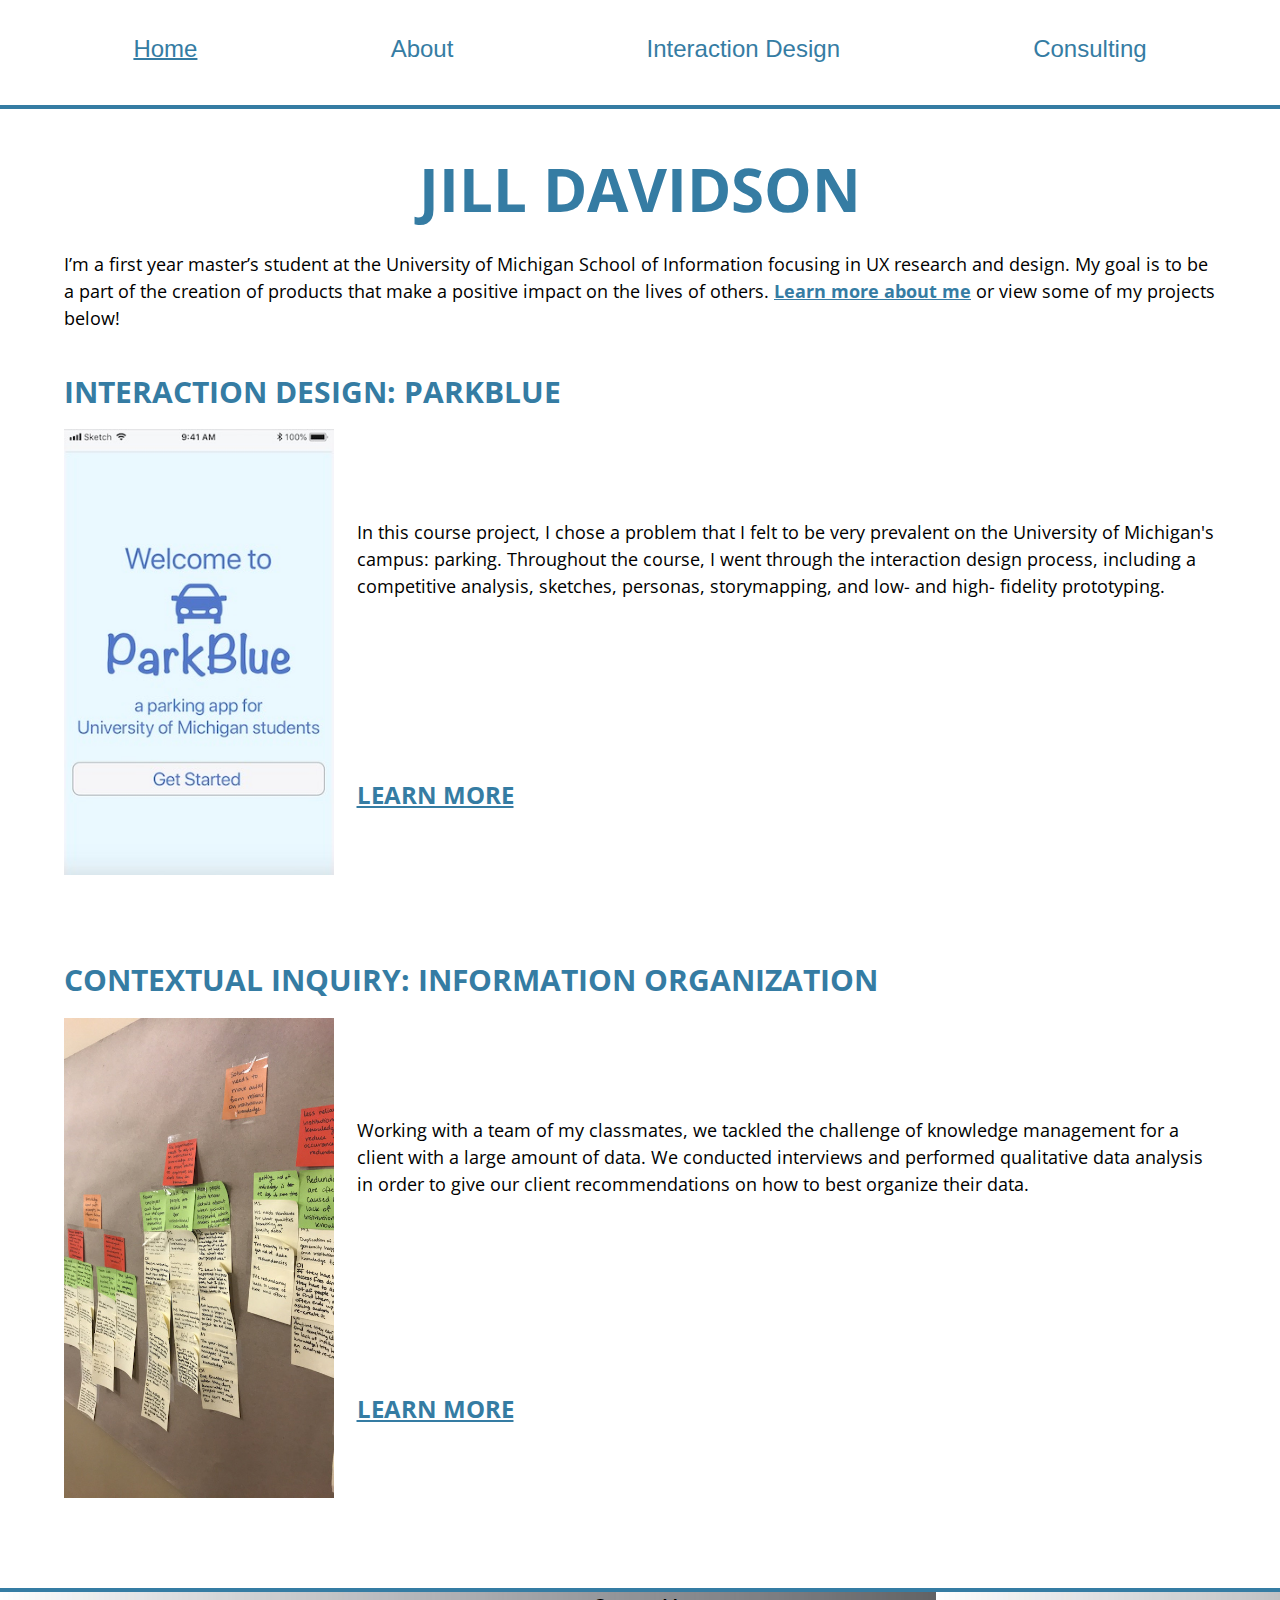
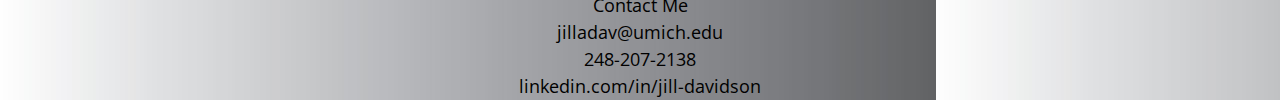
==== index.html @ 019ba8e6 "Add files via upload" ====
<!DOCTYPE html>
<html lang="en">
<head>
	<meta charset="UTF-8">
	<link rel="shortcut icon" href="images/logo.png"/>
	<link rel="stylesheet" type="text/css" href="css/default.css">
	<link rel="stylesheet" type="text/css" href="css/style.css">
	<link href='https://fonts.googleapis.com/css?family=Open Sans' rel='stylesheet'>
	<link rel="stylesheet" href="https://use.fontawesome.com/releases/v5.7.2/css/all.css" integrity="sha384-fnmOCqbTlWIlj8LyTjo7mOUStjsKC4pOpQbqyi7RrhN7udi9RwhKkMHpvLbHG9Sr" crossorigin="anonymous">
	<meta name = ‘viewport’ content=‘width=device-width, initial-scale=1’>
	<title>Home</title>
</head>
<body>
	<a href="#main" class = "skip">Skip to main content</a>
	<header>
    <nav>
        <ul>
            <li><a href = "index.html" class = "current">Home</a></li>
            <li><a href = "about.html">About</a></li>
            <li><a href = "interaction.html">Interaction Design</a></li>
            <li><a href = "consulting.html">Consulting</a></li>

        </ul>
    </nav>

    <h1>Jill Davidson </h1>
</header>

<main id = "main">

<div class = "home">

<div class = "content">


	<p>I’m a first year master’s student at the University of Michigan School of Information focusing in UX research and design. My goal is to be a part of the creation of products that make a positive impact on the lives of others. <a href = "about.html"> Learn more about me</a> or view some of my projects below! </p>

	<h2>Interaction Design: ParkBlue</h2> 
	<div class = "item">
		<img src = "images/parkblue.jpg" alt = "park blue home screen"/>
		<p>In this course project, I chose a problem that I felt to be very prevalent on the University of Michigan's campus: parking. Throughout the course, I went through the interaction design process, including a competitive analysis, sketches, personas, storymapping, and low- and high- fidelity prototyping. </br> 
		<a href = "interaction.html"> LEARN MORE</a> </p>
	</div>

	<h2>Contextual Inquiry: Information Organization</h2> 
	<div class = "item">
		<img src = "images/affinity_wall_cover.jpg" alt = "affinity wall photo"/>
		<p>Working with a team of my classmates, we tackled the challenge of knowledge management for a client with a large amount of data. We conducted interviews and performed qualitative data analysis in order to give our client recommendations on how to best organize their data.
		</br> <a href = "consulting.html"> LEARN MORE </a> </p>
	</div>
	</div>
</div>

</main>

	<footer>
		<p> Contact Me</p>
		<p> <i class="fas fa-envelope-square" aria-hidden = "true"></i> jilladav@umich.edu</p>
		<p> <i class="fas fa-phone-square" aria-hidden = "true"></i> 248-207-2138</p>
		<p><a href = https://www.linkedin.com/in/jill-davidson/ aria-label="Visit my linkedin profile"><i class="fab fa-linkedin"></i></a> linkedin.com/in/jill-davidson</p>
	</footer>
</body>
</html>
---- css/default.css ----
/* 
html5doctor.com Reset Stylesheet
v1.6.1
Last Updated: 2010-09-17
Author: Richard Clark - http://richclarkdesign.com 
Twitter: @rich_clark
*/

html, body, div, span, object, iframe,
h1, h2, h3, h4, h5, h6, p, blockquote, pre,
abbr, address, cite, code,
del, dfn, em, img, ins, kbd, q, samp,
small, strong, sub, sup, var,
b, i,
dl, dt, dd, ol, ul, li,
fieldset, form, label, legend,
table, caption, tbody, tfoot, thead, tr, th, td,
article, aside, canvas, details, figcaption, figure, 
footer, header, hgroup, menu, nav, section, summary,
time, mark, audio, video {
    margin:0;
    padding:0;
    border:0;
    outline:0;
    font-size:100%;
    vertical-align:baseline;
    background:transparent;
}

body {
    line-height:1;
}

article,aside,details,figcaption,figure,
footer,header,hgroup,menu,nav,section { 
	display:block;
}

nav ul {
    list-style:none;
}

blockquote, q {
    quotes:none;
}

blockquote:before, blockquote:after,
q:before, q:after {
    content:'';
    content:none;
}

a {
    margin:0;
    padding:0;
    font-size:100%;
    vertical-align:baseline;
    background:transparent;
}

/* change colours to suit your needs */
ins {
    background-color:#ff9;
    color:#000;
    text-decoration:none;
}

/* change colours to suit your needs */
mark {
    background-color:#ff9;
    color:#000; 
    font-style:italic;
    font-weight:bold;
}

del {
    text-decoration: line-through;
}

abbr[title], dfn[title] {
    border-bottom:1px dotted;
    cursor:help;
}

table {
    border-collapse:collapse;
    border-spacing:0;
}

/* change border colour to suit your needs */
hr {
    display:block;
    height:1px;
    border:0;   
    border-top:1px solid #cccccc;
    margin:1em 0;
    padding:0;
}

input, select {
    vertical-align:middle;
}
---- css/style.css ----
nav {
	display: flex;
	justify-content: center;
	padding-top: 5vh;
	/*padding-bottom: 5vh;*/
	margin-bottom: 2.5vh;
	font-size: 20px;
	/*background-color: #929292;*/
	top: -3vh;
	position: relative;
	/*border-bottom: 0.5vh solid #357CA3;*/
}

a.skip{
	padding:1px;
	text-decoration: none;
	position: relative;
    top: -80px;
}

a.skip:focus{
	position: relative;
	background-color: white;
	top: 7.5px;
	border: 1px solid black;
}

footer {
	margin-top: 5vh;
	background-color: #929292;
	color:#357CA3;
	border-top: 0.5vh solid #357CA3;
	background-image: url("../images/background.jpg");
	color:black;
}

nav a {
	text-decoration: none;
	color:#357CA3;
	font-family:sans-serif;
	/*margin: 5vw;*/
	background: #DDE0E0;
	margin: 2vh;
	padding: 0.5vh;
	font-size: 24px;
	border: 3px solid #357CA3;
	width: 95vw;
	text-align: center;
	display: block;
}

.home a {
	text-decoration: underline;
	color: #357CA3;
	font-weight: bold;
}


nav li {
	text-decoration: none;
	display: inline;
}

.consulting ul {
	line-height: 1.5em;
	margin-bottom: 2vh;
}

/*.consultingtitle {
	background-image: url("../images/affinity.jpg");
}

.consultingtitle h1{
	color: black;
}*/

/*.about {
	background-image: url("../images/michigan.jpeg");
}

.about p {
	background-color: white;
}

.about h2{
	background-color: white;
}*/

a {
	text-decoration: none;
}

body {
	font-family: 'Open Sans';
	font-size: 18px;
}


h1 {
	display: flex;
	justify-content: center;
	text-align: center;
	font-size: 60px;
	text-transform: uppercase;
	margin-bottom: 5vh;
	color:#357CA3;
}

h2 {
	font-size: 30px;
	text-transform: uppercase;
	margin-bottom: 2.5vh;
	margin-top: 5vh;
	color:#357CA3;
	text-align: center;
}

p {
	text-align: center;
	line-height: 1.5em;
}

.current{
	text-decoration: underline;
}


.personas {
	display: grid;
	grid-template-columns: 1fr 1fr;
	grid-row: 1fr 1fr;
	justify-content: start;
}

.storymap {
	display: grid;
	grid-template-columns: 1fr 1fr 1fr;
	justify-content: center;
}
.item p {
	height: 100%;
	width: 100%;
}

.item img {
	width: 40vw;
	margin-bottom: 2.5vh;
}

.interaction .item img {
	width: 75vw;
}

.item .personas img {
	width: 100%;
	display:flex;
    align-items:center;
    justify-content:center;
}

.item .storymap img {
	width: 100%;
	display:flex;
    align-items:center;
    justify-content:center;
}

.home .item a {
	font-size: 24px;
}

.consulting img {
	width: 75vw;
}


.content {
	display: flex;
	flex-direction: column;
	align-items: center;
	margin-right: 5vw;
	margin-left: 5vw;
}

.item {
	display: flex;
	flex-direction: column;
	align-items: center;

}

.home img {
	width: 40vw;
}

.fa-linkedin {
	/*color: #357CA3;*/
	color: black;
}

@media screen and (min-width:778px) {
	nav a {
		display: inline-block;
		width: 45vw;
		text-align: center;
		margin: 2vh;
		padding: 0.5vh;
		font-size: 24px;
		border: 3px solid #357CA3;
	}

	.home img {
		width: 40%;
	}

	/*.home h2 {
		font-size: 4.5vw;
		margin-top: 10vh;
	}*/
}

@media screen and (min-width:1200px) {

	h1 {
		margin-bottom: 2.5vw;
	}

	.item {
		display: grid;
		grid-template-columns: auto auto;
		align-items: start;
		margin-bottom: 2.5vh;
	}

	.interaction .item img {
		width: 90%;
		margin-left: 3vw;
	}

	.item img {
		width: 90%;
	}

	.home img {
		width: 30vh;
		margin-right: 2.5vh;
	}

	.home .item p {
		display: grid;
		align-items: center;
	}

	.content {
		display: grid;
		align-items: flex-start;
	}

	.content p, h2 {
		text-align: left;
	}

	.interaction .item p {
		display: grid;
		align-items: center;
	}

	nav a {
		display:inline;
		border: none;
		margin: 7vw;
		background: none;
	}

	nav {
		display: flex;
		justify-content: center;
		padding-top: 5vh;
		padding-bottom: 5vh;
		margin-bottom: 2.5vh;
		font-size: 20px;
		/*background-color: #929292;*/
		top: -3vh;
		position: relative;
		border-bottom: 0.5vh solid #357CA3;
	}
	
}
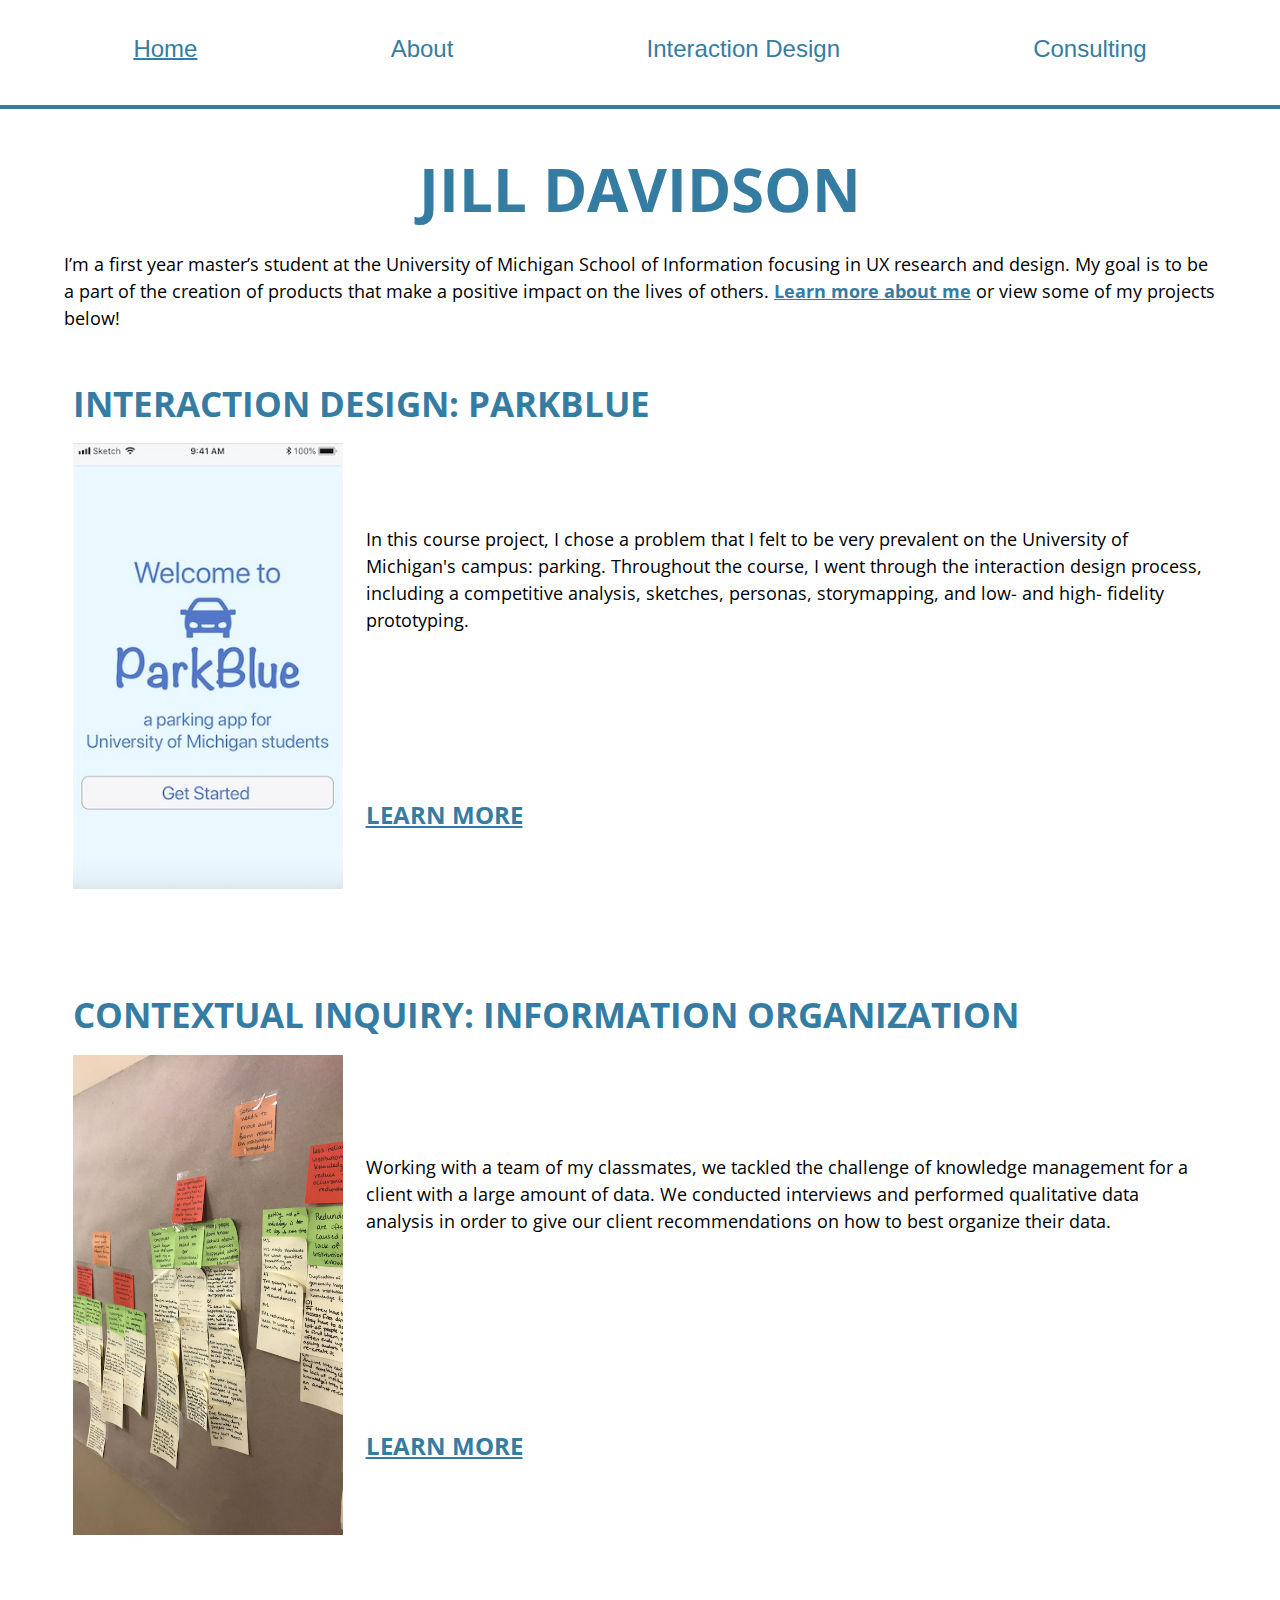
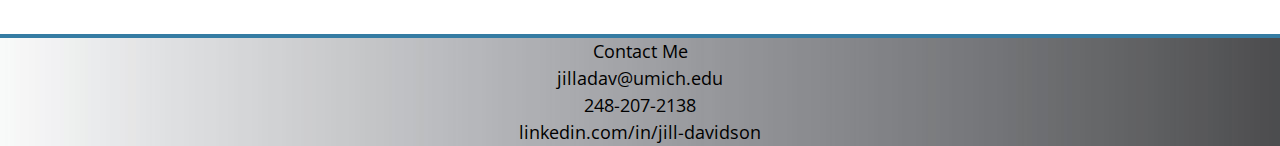
==== commit 342d3c82: "Add files via upload" ====
--- a/index.html
+++ b/index.html
@@ -35,13 +35,16 @@
 
 	<p>I’m a first year master’s student at the University of Michigan School of Information focusing in UX research and design. My goal is to be a part of the creation of products that make a positive impact on the lives of others. <a href = "about.html"> Learn more about me</a> or view some of my projects below! </p>
 
+	<div class = "pair">
 	<h2>Interaction Design: ParkBlue</h2> 
 	<div class = "item">
 		<img src = "images/parkblue.jpg" alt = "park blue home screen"/>
 		<p>In this course project, I chose a problem that I felt to be very prevalent on the University of Michigan's campus: parking. Throughout the course, I went through the interaction design process, including a competitive analysis, sketches, personas, storymapping, and low- and high- fidelity prototyping. </br> 
 		<a href = "interaction.html"> LEARN MORE</a> </p>
 	</div>
+</div>
 
+<div class = "pair">
 	<h2>Contextual Inquiry: Information Organization</h2> 
 	<div class = "item">
 		<img src = "images/affinity_wall_cover.jpg" alt = "affinity wall photo"/>
@@ -49,6 +52,7 @@
 		</br> <a href = "consulting.html"> LEARN MORE </a> </p>
 	</div>
 	</div>
+</div>
 </div>
 
 </main>
--- a/css/style.css
+++ b/css/style.css
@@ -1,4 +1,3 @@
-
 nav {
 	display: flex;
 	justify-content: center;
@@ -17,6 +16,7 @@
 	text-decoration: none;
 	position: relative;
     top: -80px;
+    transition: top ease-in 0.5s;
 }
 
 a.skip:focus{
@@ -70,7 +70,6 @@
 /*.consultingtitle {
 	background-image: url("../images/affinity.jpg");
 }
-
 .consultingtitle h1{
 	color: black;
 }*/
@@ -78,11 +77,9 @@
 /*.about {
 	background-image: url("../images/michigan.jpeg");
 }
-
 .about p {
 	background-color: white;
 }
-
 .about h2{
 	background-color: white;
 }*/
@@ -123,6 +120,8 @@
 
 .current{
 	text-decoration: underline;
+	background-color: #357CA3;
+	color: white;
 }
 
 
@@ -194,12 +193,14 @@
 	width: 40vw;
 }
 
+
+
 .fa-linkedin {
 	/*color: #357CA3;*/
 	color: black;
 }
 
-@media screen and (min-width:778px) {
+@media screen and (min-width:700px) {
 	nav a {
 		display: inline-block;
 		width: 45vw;
@@ -210,10 +211,99 @@
 		border: 3px solid #357CA3;
 	}
 
+	.current {
+		background-color: #357CA3;
+		color: white;
+	}
+
 	.home img {
 		width: 40%;
 	}
 
+	.interaction .item img {
+		width: 70%;
+	}
+
+	.item .personas img {
+		width: 100%;
+		display: flex;
+	    align-items:center;
+	    justify-content:center;
+	}
+
+	.item .storymap img {
+		width: 100%;
+		display:flex;
+	    align-items:center;
+	    justify-content:center;
+	}
+
+	.item {
+		margin-right: 1vw;
+		margin-left: 1vw;
+	}
+
+	.content p, h2 {
+		margin-right: 2vw;
+		margin-left: 2vw;
+	}
+
+	.pair {
+		display: grid;
+		grid-template-columns: 1fr 2fr;
+		margin-bottom: 5vh;
+		padding: 1vh;
+		border: solid #357CA3 2px;
+	}
+
+	.pair h2 {
+		display: grid;
+		align-items: center;
+		margin-right: 10vw;
+		font-size: 35px;
+	}
+
+	.interaction .pair img {
+		width: 100%;
+	}
+
+	.consulting .pair img{
+		width: 80%;
+	}
+
+	/*.consulting .pair ul {
+		list-style: none;
+	}*/
+
+	/*.interaction .pair .personas img {
+		width: 25vw;
+	}*/
+
+	/*.interaction p {
+		margin-right: 1vw;
+		margin-left: 1vw;
+	}
+	.about p {
+		margin-right: 1vw;
+		margin-left: 1vw;
+	}
+	.consulting li {
+		margin-left: 2vw;
+		margin-right: 2vw;
+	}*/
+
+	/*.item {
+		display: grid;
+		flex-direction: row;
+		align-items: flex-start;
+	}*/
+
+	/*.pair {
+		display: grid;
+		grid-template-columns: auto auto;
+		text-align: right;
+		margin-top: 2.5vh;
+	}
 	/*.home h2 {
 		font-size: 4.5vw;
 		margin-top: 10vh;
@@ -231,7 +321,10 @@
 		grid-template-columns: auto auto;
 		align-items: start;
 		margin-bottom: 2.5vh;
-	}
+		margin-left: 0;
+		margin-right: 0;
+	}
+
 
 	.interaction .item img {
 		width: 90%;
@@ -254,16 +347,30 @@
 
 	.content {
 		display: grid;
-		align-items: flex-start;
+		align-items: start;
 	}
 
 	.content p, h2 {
 		text-align: left;
-	}
-
-	.interaction .item p {
-		display: grid;
-		align-items: center;
+		margin-left: 0;
+		margin-right: 0;
+	}
+
+	.content .item p {
+		text-align: left;
+	}
+
+	.about .item img {
+		/*width: 75%;*/
+		width: 25vw;
+		margin-right: 5vw;
+	}
+
+	.pair {
+		display: flex;
+		flex-direction: column;
+		border: none;
+		margin-bottom: 0;
 	}
 
 	nav a {
@@ -285,9 +392,33 @@
 		position: relative;
 		border-bottom: 0.5vh solid #357CA3;
 	}
+
+	.consulting .pair .item img {
+		width: 40vw;
+		margin-left: 2vw;
+
+	}
+
+	.current{
+		text-decoration: underline;
+		background-color: white;
+		color: #357CA3;
+	}
+}
+
+/*@media screen and (prefers-reduced-motion: reduce) { 
+	a.skip{
+	padding:1px;
+	text-decoration: none;
+	position: relative;
+    top: -80px;
+	}
+
+a.skip:focus{
+	position: relative;
+	background-color: white;
+	top: 7.5px;
+	border: 1px solid black;
+	}
 	
-}
-
-
-
-
+}*/